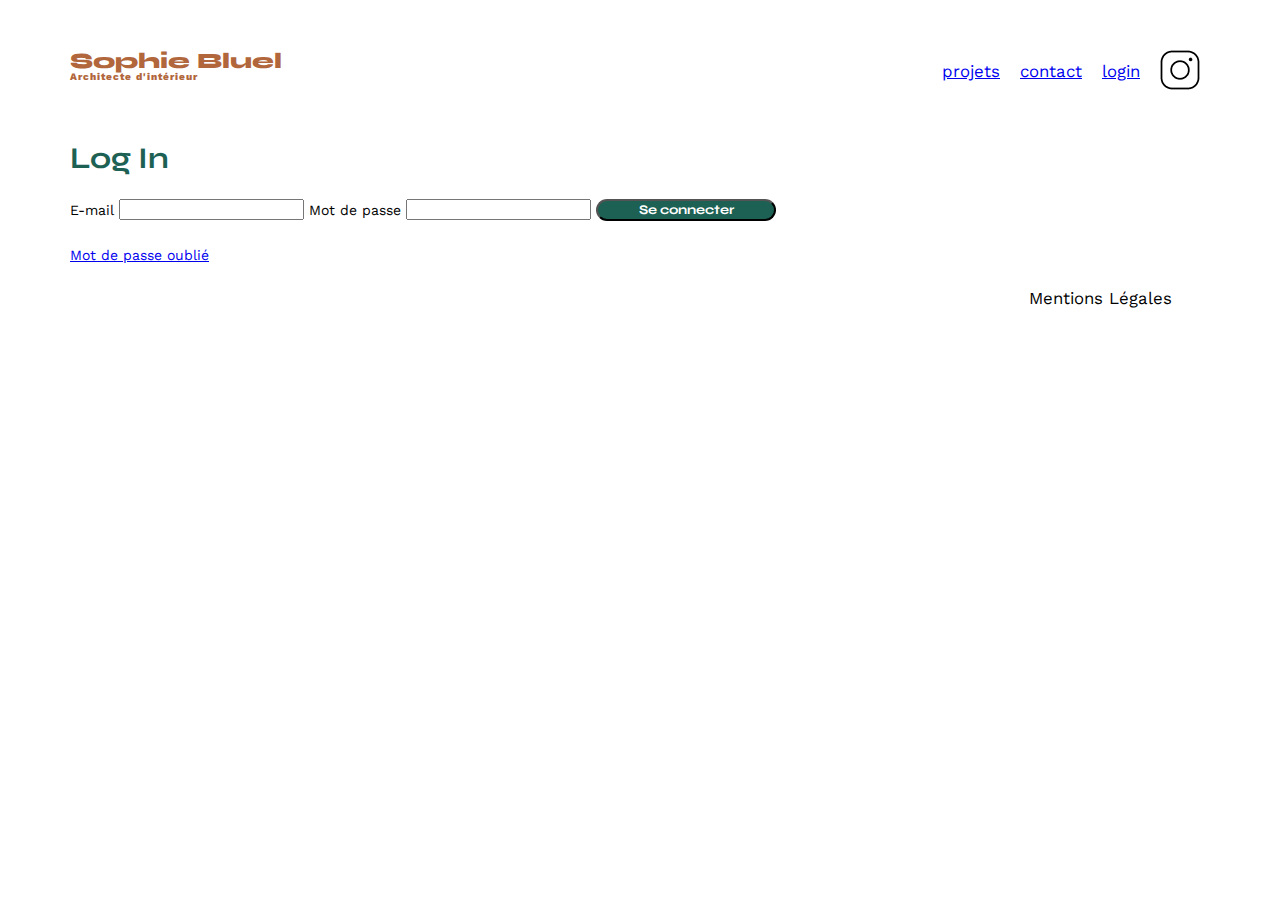
==== FrontEnd/login.html @ 1d9e9274 "Create login HTML file" ====
<!DOCTYPE html>
<html lang="fr">
<head>
	<meta charset="UTF-8">
	<title>Sophie Bluel - Architecte d'intérieur</title>
	<meta name="viewport" content="width=device-width, initial-scale=1.0">
	<link rel="preconnect" href="https://fonts.googleapis.com">
	<link rel="preconnect" href="https://fonts.gstatic.com" crossorigin>
	<link href="https://fonts.googleapis.com/css2?family=Syne:wght@700;800&family=Work+Sans&display=swap" rel="stylesheet">
	<meta name="description" content="">
	<link rel="stylesheet" href="./assets/style.css">
</head>
<body>
    <div class="container footerBottom">
        <header>
            <h1>Sophie Bluel <span>Architecte d'intérieur</span></h1>
            <nav>
                <ul class="navLinks">
                    <li><a href="index.html">projets</a></li>
                    <li><a href="#">contact</a></li>
                    <li><a href="login.html">login</a></li>
                    <li><img src="./assets/icons/instagram.png" alt="Instagram"></li>
                </ul>
            </nav>
        </header>
        <main id="logIn">
            <h2>Log In</h2>
            <form action="#" method="post">
				<label for="email">E-mail</label>
				<input type="email" name="email" id="email">
				<label for="password">Mot de passe</label>
				<input type="password" name="password" id="password">
				<input type="submit" value="Se connecter">
			</form>
            <a href="#" class="passwordLost">Mot de passe oublié</a>
        </main>
    </div>
    <footer>
        <nav>
            <ul>
                <li>Mentions Légales</li>
            </ul>
        </nav>
    </footer>
<script src="./assets/js/currentPage.js"></script>
</body>
</html>
---- FrontEnd/assets/style.css ----
/* http://meyerweb.com/eric/tools/css/reset/
   v2.0 | 20110126
   License: none (public domain)
*/

html, body, div, span, applet, object, iframe,
h1, h2, h3, h4, h5, h6, p, blockquote, pre,
a, abbr, acronym, address, big, cite, code,
del, dfn, em, img, ins, kbd, q, s, samp,
small, strike, strong, sub, sup, tt, var,
b, u, i, center,
dl, dt, dd, ol, ul, li,
fieldset, form, label, legend,
table, caption, tbody, tfoot, thead, tr, th, td,
article, aside, canvas, details, embed,
figure, figcaption, footer, header, hgroup,
menu, nav, output, ruby, section, summary,
time, mark, audio, video {
	margin: 0;
	padding: 0;
	border: 0;
	font-size: 100%;
	font: inherit;
	vertical-align: baseline;
}
/* HTML5 display-role reset for older browsers */
article, aside, details, figcaption, figure,
footer, header, hgroup, menu, nav, section {
	display: block;
}
body {
	line-height: 1;
}
ol, ul {
	list-style: none;
}
blockquote, q {
	quotes: none;
}
blockquote:before, blockquote:after,
q:before, q:after {
	content: '';
	content: none;
}
table {
	border-collapse: collapse;
	border-spacing: 0;
}
/** end reset css**/
body {
	max-width: 1140px;
	margin:auto;
	font-family: 'Work Sans' ;
	font-size: 14px;
}
header {
	display: flex;
	justify-content: space-between;
	margin: 50px 0
}
section {
	margin: 50px 0
}

h1{
	display: flex;
	flex-direction: column;
	font-family: 'Syne';
	font-size: 22px;
	font-weight: 800;
	color: #B1663C
}

h1 > span {
	font-family: 'Work Sans';
	font-size:10px;
	letter-spacing: 0.1em;
;
}

h2{
	font-family: 'Syne';
	font-weight: 700;
	font-size: 30px;
	color: #1D6154
}
nav ul {
	display: flex;
	align-items: center;
	list-style-type: none;

}
nav li {
	padding: 0 10px;
	font-size: 1.2em;
}

li:hover {
	color: #B1663C;
}
#introduction {
	display: flex;
	align-items: center;
}
#introduction figure {
	flex: 1
}
#introduction img {
	display: block;
	margin: auto;
	width: 80%;
}

#introduction article {
	flex: 1
}
#introduction h2 {
	margin-bottom: 1em;
}

#introduction p {
	margin-bottom: 0.5em;
}

#filtersContainer {
	display: flex;
	gap: 10px;
	justify-content: center;
}
.filters {
	font-size: 16px;
	font-weight: 700;
	color: #1D6154;
	border: 1px solid #1D6154;
	border-radius: 60px;
	padding: 10px 20px;
	margin-top: 21px;
	margin-bottom: 51px;
	cursor: pointer;
}
.filterActive {
	background-color: #1D6154;
	color: #FFFFFF;
}

#portfolio h2 {
	text-align: center;
	margin-bottom: 1em;
}
.gallery {
	width: 100%;
	display: grid;
	grid-template-columns: 1fr 1fr 1fr;
	grid-column-gap: 20px;
	grid-row-gap: 20px;
}

.gallery img {
	width: 100%;

}
#contact {
	width: 50%;
margin: auto;
}
#contact > * {
	text-align: center;

}
#contact h2{
	margin-bottom: 20px;
}
#contact form {
	text-align: left;
	margin-top:30px;
	display: flex;
	flex-direction: column;
}

#contact input {
	height: 50px;
	font-size: 1.2em;
	border: none;
	box-shadow: 0px 4px 14px rgba(0, 0, 0, 0.09);
}
#contact label {
	margin: 2em 0 1em 0;
}
#contact textarea {
	border: none;
	box-shadow: 0px 4px 14px rgba(0, 0, 0, 0.09);
}

input[type="submit"]{
	font-family: 'Syne';
	font-weight: 700;
	color: white;
	background-color: #1D6154;
	margin : 2em auto ;
	width: 180px;
	text-align: center;
	border-radius: 60px ;
}

footer nav ul {
	display: flex;
	justify-content: flex-end;
	margin: 2em
}
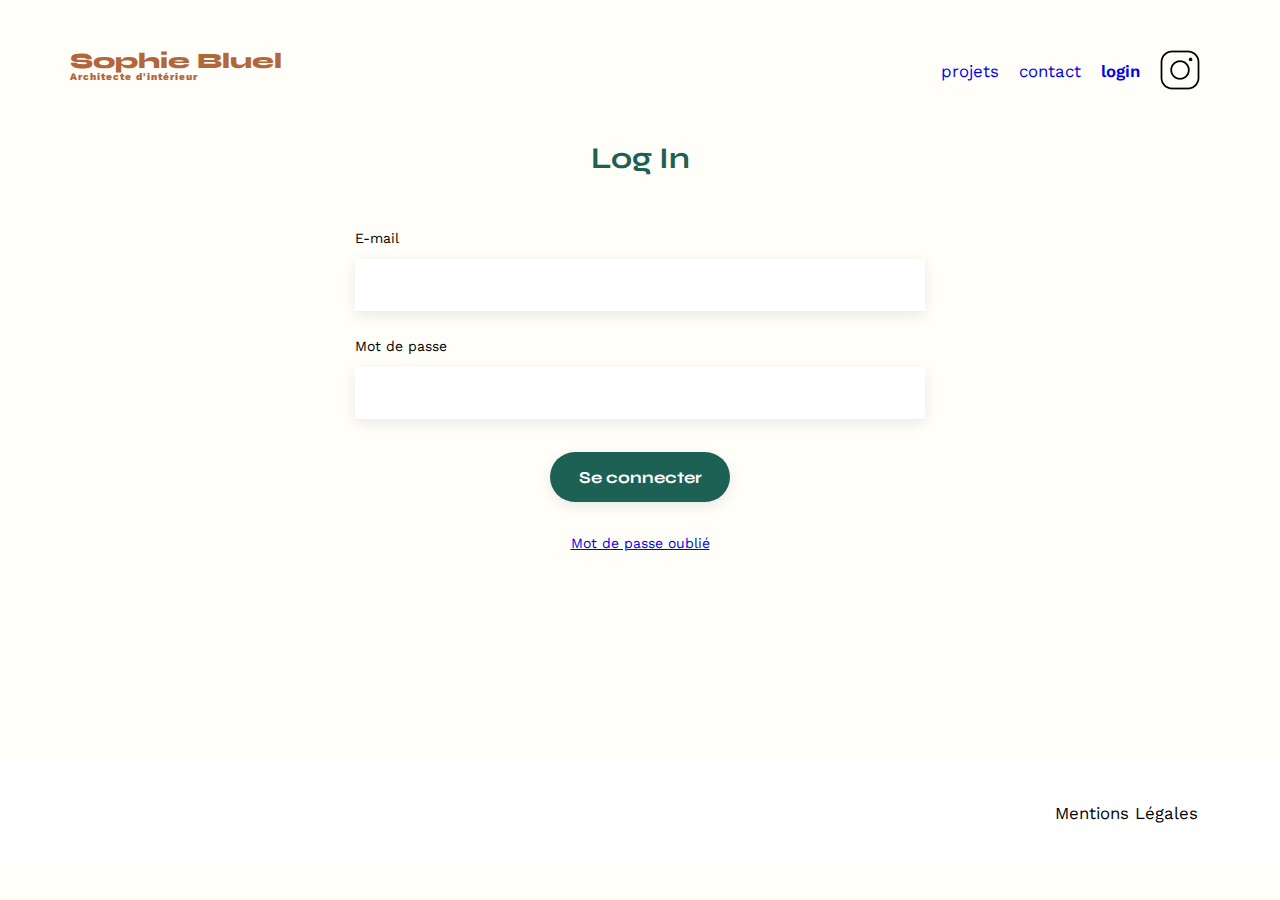
==== commit 4af8dcb6: "Add required to form fields" ====
--- a/FrontEnd/login.html
+++ b/FrontEnd/login.html
@@ -27,9 +27,9 @@
             <h2>Log In</h2>
             <form action="#" method="post">
 				<label for="email">E-mail</label>
-				<input type="email" name="email" id="email">
+				<input type="email" name="email" id="email" required>
 				<label for="password">Mot de passe</label>
-				<input type="password" name="password" id="password">
+				<input type="password" name="password" id="password" required>
 				<input type="submit" value="Se connecter">
 			</form>
             <a href="#" class="passwordLost">Mot de passe oublié</a>
@@ -43,6 +43,7 @@
         </nav>
     </footer>
 <script src="./assets/js/currentPage.js"></script>
+<script src="./assets/js/login.js"></script>
 </body>
 </html>
     --- a/FrontEnd/assets/style.css
+++ b/FrontEnd/assets/style.css
@@ -34,6 +34,9 @@
 ol, ul {
 	list-style: none;
 }
+a:visited {
+	color: #000000;
+}
 blockquote, q {
 	quotes: none;
 }
@@ -48,10 +51,16 @@
 }
 /** end reset css**/
 body {
-	max-width: 1140px;
-	margin:auto;
 	font-family: 'Work Sans' ;
 	font-size: 14px;
+	background-color: #FFFEF8;
+}
+.container {
+	max-width: 1140px;
+	margin: 0 auto;
+}
+.footerBottom {
+	height: 79vh;
 }
 header {
 	display: flex;
@@ -94,9 +103,17 @@
 	padding: 0 10px;
 	font-size: 1.2em;
 }
-
+nav a {
+	text-decoration: none;
+}
+nav a:hover {
+	color: #B1663C;
+}
 li:hover {
 	color: #B1663C;
+}
+.currentLink {
+    font-weight: 600;
 }
 #introduction {
 	display: flex;
@@ -191,6 +208,28 @@
 	box-shadow: 0px 4px 14px rgba(0, 0, 0, 0.09);
 }
 
+#logIn {
+	width: 50%;
+	margin: auto;
+	text-align: center;
+}
+#logIn form {
+	text-align: left;
+	margin-top:30px;
+	display: flex;
+	flex-direction: column;
+}
+#logIn input {
+	height: 50px;
+	font-size: 1.2em;
+	border: none;
+	box-shadow: 0px 4px 14px rgba(0, 0, 0, 0.09);
+}
+#logIn label {
+	margin: 2em 0 1em 0;
+}
+
+
 input[type="submit"]{
 	font-family: 'Syne';
 	font-weight: 700;
@@ -202,9 +241,13 @@
 	border-radius: 60px ;
 }
 
+footer {
+	background-color: #FFFFFF;
+}
+
 footer nav ul {
 	display: flex;
 	justify-content: flex-end;
-	margin: 2em
-}
-
+	margin-right: 2em;
+	padding: 44px;
+}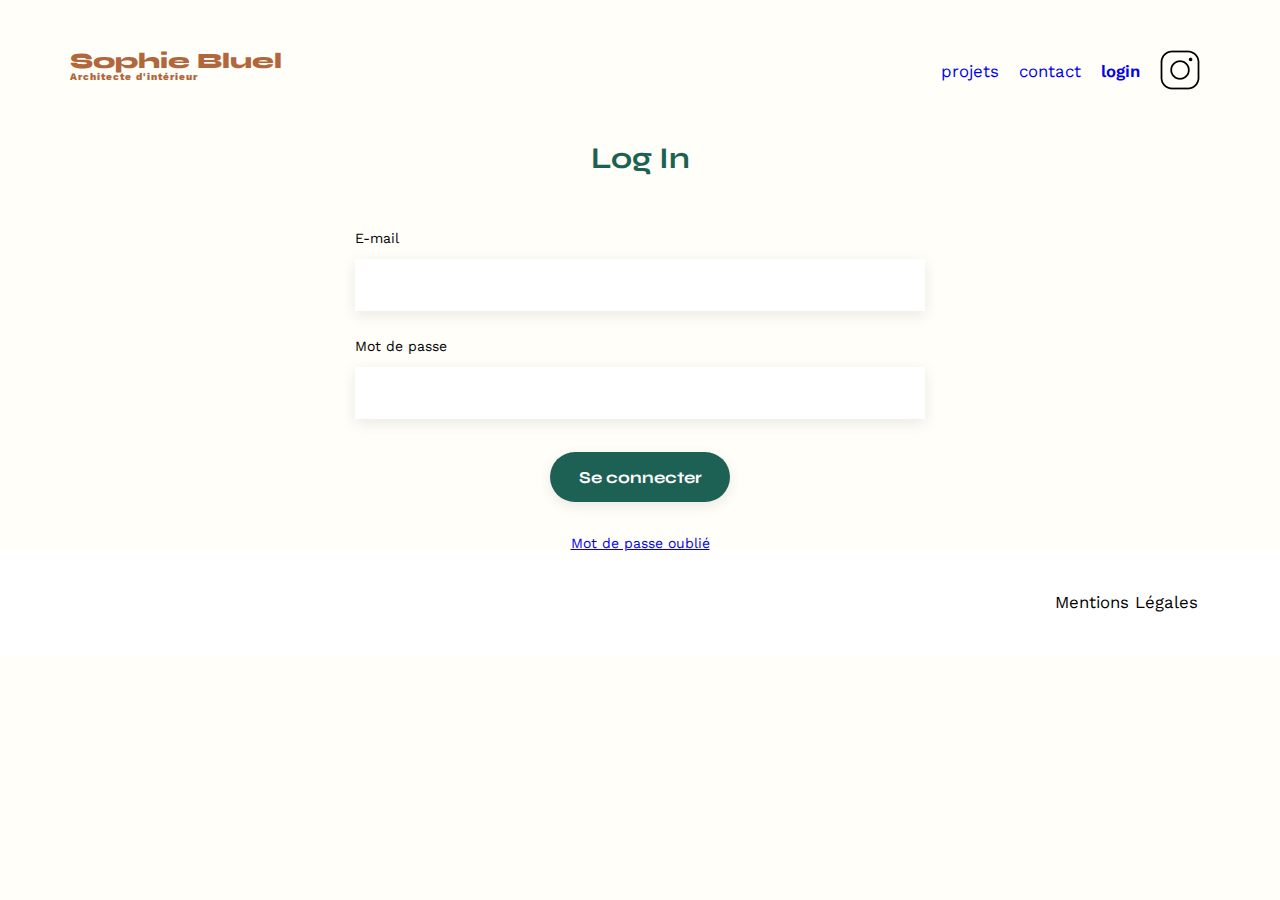
==== commit 01ffba27: "Delete class footerBottom from div container" ====
--- a/FrontEnd/login.html
+++ b/FrontEnd/login.html
@@ -11,7 +11,7 @@
 	<link rel="stylesheet" href="./assets/style.css">
 </head>
 <body>
-    <div class="container footerBottom">
+    <div class="container">
         <header>
             <h1>Sophie Bluel <span>Architecte d'intérieur</span></h1>
             <nav>
@@ -30,7 +30,7 @@
 				<input type="email" name="email" id="email" required>
 				<label for="password">Mot de passe</label>
 				<input type="password" name="password" id="password" required>
-				<input type="submit" value="Se connecter">
+				<input type="submit" value="Se connecter" id="sendForm">
 			</form>
             <a href="#" class="passwordLost">Mot de passe oublié</a>
         </main>
--- a/FrontEnd/assets/style.css
+++ b/FrontEnd/assets/style.css
@@ -139,6 +139,233 @@
 	margin-bottom: 0.5em;
 }
 
+.cursorPointer {
+	cursor: pointer;
+}
+
+.projects {
+	display: flex;
+	justify-content: center;
+	gap: 20px;
+	margin-bottom: 1em;
+}
+
+#portfolio h2 {
+	text-align: center;
+}
+
+.modifyWorks {
+	align-self: center;
+}
+.fa-pen-to-square {
+	font-size: 20px;
+	margin-right: 10px;
+}
+.modifyLink {
+	text-decoration: none;
+	color: #000000;
+	vertical-align: text-top;
+}
+.flexCenter {
+	justify-content: center;
+	align-items: center;
+}
+#openModalButton {
+	border: none;
+	background: none;
+	display: none;
+}
+.modal {
+	display: none;
+	position: fixed;
+	top: 0;
+	left: 0;
+	width: 100%;
+	height: 100%;
+	background: rgba(0, 0, 0, 0.3);
+	margin: 0 auto;
+}
+.modalGallery, .modalAddWork {
+	border: 1px black solid;
+	background-color: #FFFFFF;
+	border-radius: 10px;
+	width: 630px;
+	position: relative;
+	max-width: calc(100vw - 100px);
+	max-height: calc(100vh - 100px);
+	overflow: auto;
+}
+.modalAddWork {
+	display: none;
+
+}
+
+.icons {
+	display: flex;
+	justify-content: space-between;
+}
+.fa-arrow-left {
+	font-size: 20px;
+	margin: 30px 0 0 30px;
+}
+.fa-xmark {
+	font-size: 20px;
+	margin: 30px 35px;
+	position: absolute;
+	right: 0;
+}
+.modalGallery h3,
+.modalAddWork h3 {
+	font-size: 26px;
+	text-align: center;
+	margin-top: 16px;
+	margin-bottom: 46px;
+}
+.modalGallery h3 {
+	margin-top: 60px;
+}
+.galleryContainer {
+	margin: 0 105px;
+	display: grid;
+	justify-content:center;
+	grid-template-columns: repeat(auto-fit, minmax(75px, max-content));
+	grid-gap: 7px 10px;
+}
+.galleryContainer figure {
+	position: relative;
+}
+.galleryContainer img {
+	width: 100%;
+}
+.trashContainer {
+	z-index: 1;
+	position: absolute;
+	top: 6px;
+	right: 6px;
+}
+.fa-trash-can,
+.fa-arrows-up-down-left-right {
+	font-size: 10px;
+	background-color: #000000;
+	color: #FFFFFF;
+	padding: 3px;
+	line-height: normal;
+	border-radius: 2px;
+}
+hr {
+	width: 67%;
+	margin-top: 47px;
+}
+.flexColumn {
+	display: flex;
+	flex-direction: column;
+	text-align: center;
+}
+#addWorkButton {
+	font-family: 'Syne';
+	font-weight: 700;
+	color: white;
+	background-color: #1D6154;
+	margin: 38px auto 0 auto;
+	width: 237px;
+	border-radius: 60px;
+	height: 36px;
+	border: none;
+}
+#deleteWorkButton {
+	font-family: 'Syne';
+	font-weight: 700;
+	color: #D65353;
+	margin-top: 23px;
+	margin-bottom: 48px;
+	border: none;
+	background: none;
+}
+
+.imgContainer {
+	background: #E8F1F6;
+	width: 65%;
+	height: 169px;
+	border-radius: 3px;
+	text-align: center;
+	margin: 0 auto 10px auto;
+	position: relative;
+	padding-bottom: 11px;
+}
+.imgContainer .fa-image {
+	display: block;
+	color: #B9C5CC;
+	font-size: 60px;
+	padding-top: 25px;
+	margin-bottom: 20px;
+}
+.imgContainer label {
+	display: inline-block;
+	font-family: 'Syne';
+	color: #306685;
+	background-color: #CBD6DC;
+	padding: 10px 33px;
+	border-radius: 50px;
+	font-weight: 500;
+}
+#addImgButton {
+	display: none;
+}
+#imgPreview {
+	width: 129px;
+	height: 180px;
+	object-fit: cover;
+	position: absolute;
+	top: 0;
+	margin-left: auto;
+	margin-right: auto;
+	left: 0;
+	right: 0;
+	visibility: hidden;
+}
+.imgContainer p {
+	margin-top: 7px;
+	font-size: 12px;
+}
+.imgErrorMessage {
+	color: #ff0000;
+	position: relative;
+	top: 5px;
+	font-size: 13px;
+}
+
+.info {
+	margin: 0 auto 47px auto;
+	width: 65%;
+}
+.info label {
+	text-align: left;
+	margin-top: 20px;
+	margin-bottom: 10px;
+}
+.titleErrorMessage {
+	color: #ff0000;
+	font-size: 13px;
+	text-align: left;
+	margin-top: 5px;
+}
+.inputError {
+	background: #fff0f4;
+	border: 2px #ff0000 solid;
+}
+.info input, .info select {
+	height: 50px;
+}
+#submitWork {
+	width: 240px;
+	height: 36px;
+	border: none;
+	margin-top: 32px;
+	margin-bottom: 55px;
+	display: flex;
+	justify-content: center;
+}
+
 #filtersContainer {
 	display: flex;
 	gap: 10px;
@@ -160,10 +387,6 @@
 	color: #FFFFFF;
 }
 
-#portfolio h2 {
-	text-align: center;
-	margin-bottom: 1em;
-}
 .gallery {
 	width: 100%;
 	display: grid;
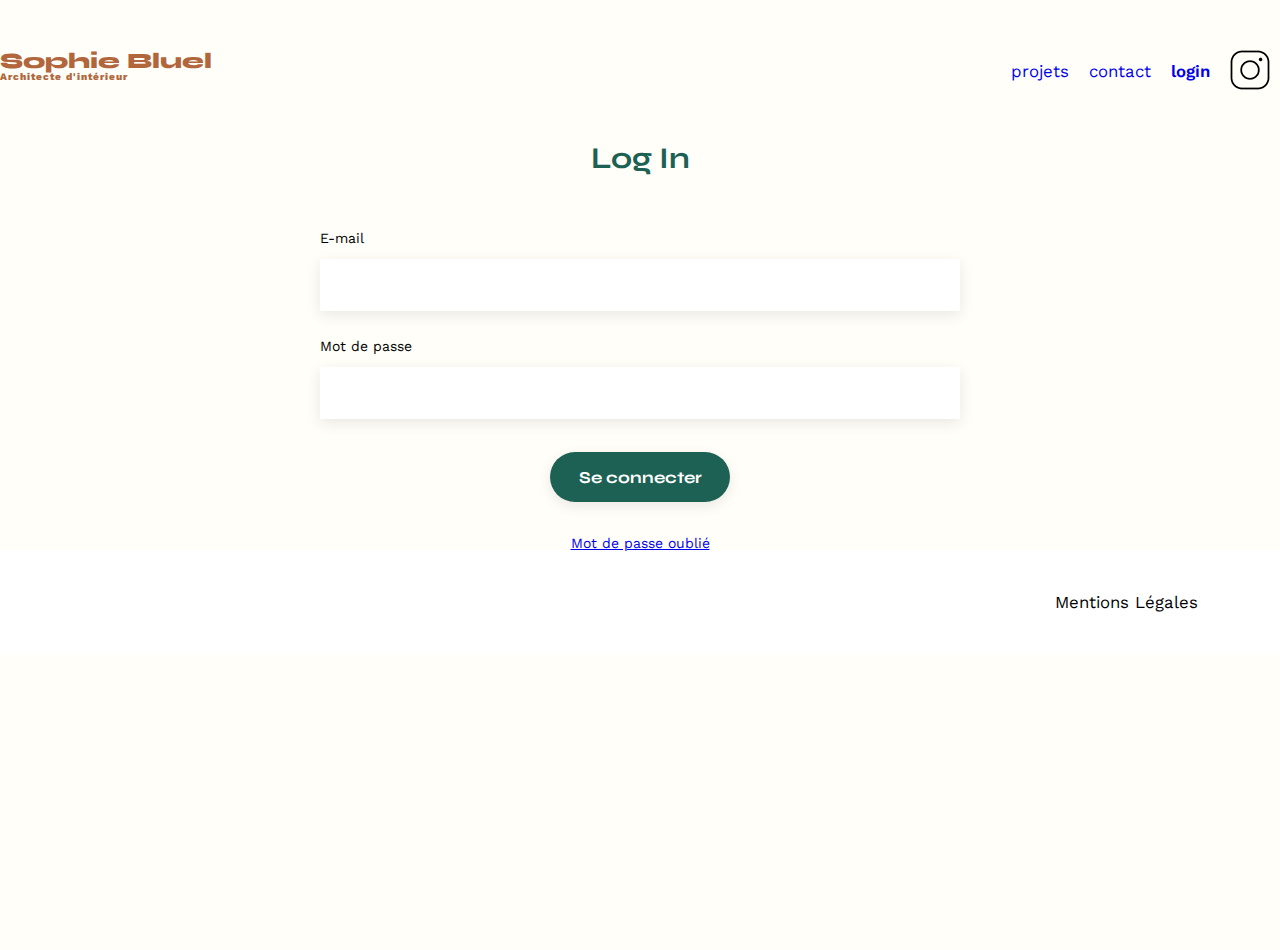
==== commit 508ed474: "Change class name of div container so the one in index doesn't get its css rules" ====
--- a/FrontEnd/login.html
+++ b/FrontEnd/login.html
@@ -11,7 +11,7 @@
 	<link rel="stylesheet" href="./assets/style.css">
 </head>
 <body>
-    <div class="container">
+    <div class="bodyContainer">
         <header>
             <h1>Sophie Bluel <span>Architecte d'intérieur</span></h1>
             <nav>
--- a/FrontEnd/assets/style.css
+++ b/FrontEnd/assets/style.css
@@ -50,6 +50,10 @@
 	border-spacing: 0;
 }
 /** end reset css**/
+html, body, .container {
+	height: 100%;
+}
+
 body {
 	font-family: 'Work Sans' ;
 	font-size: 14px;
@@ -58,9 +62,6 @@
 .container {
 	max-width: 1140px;
 	margin: 0 auto;
-}
-.footerBottom {
-	height: 79vh;
 }
 header {
 	display: flex;
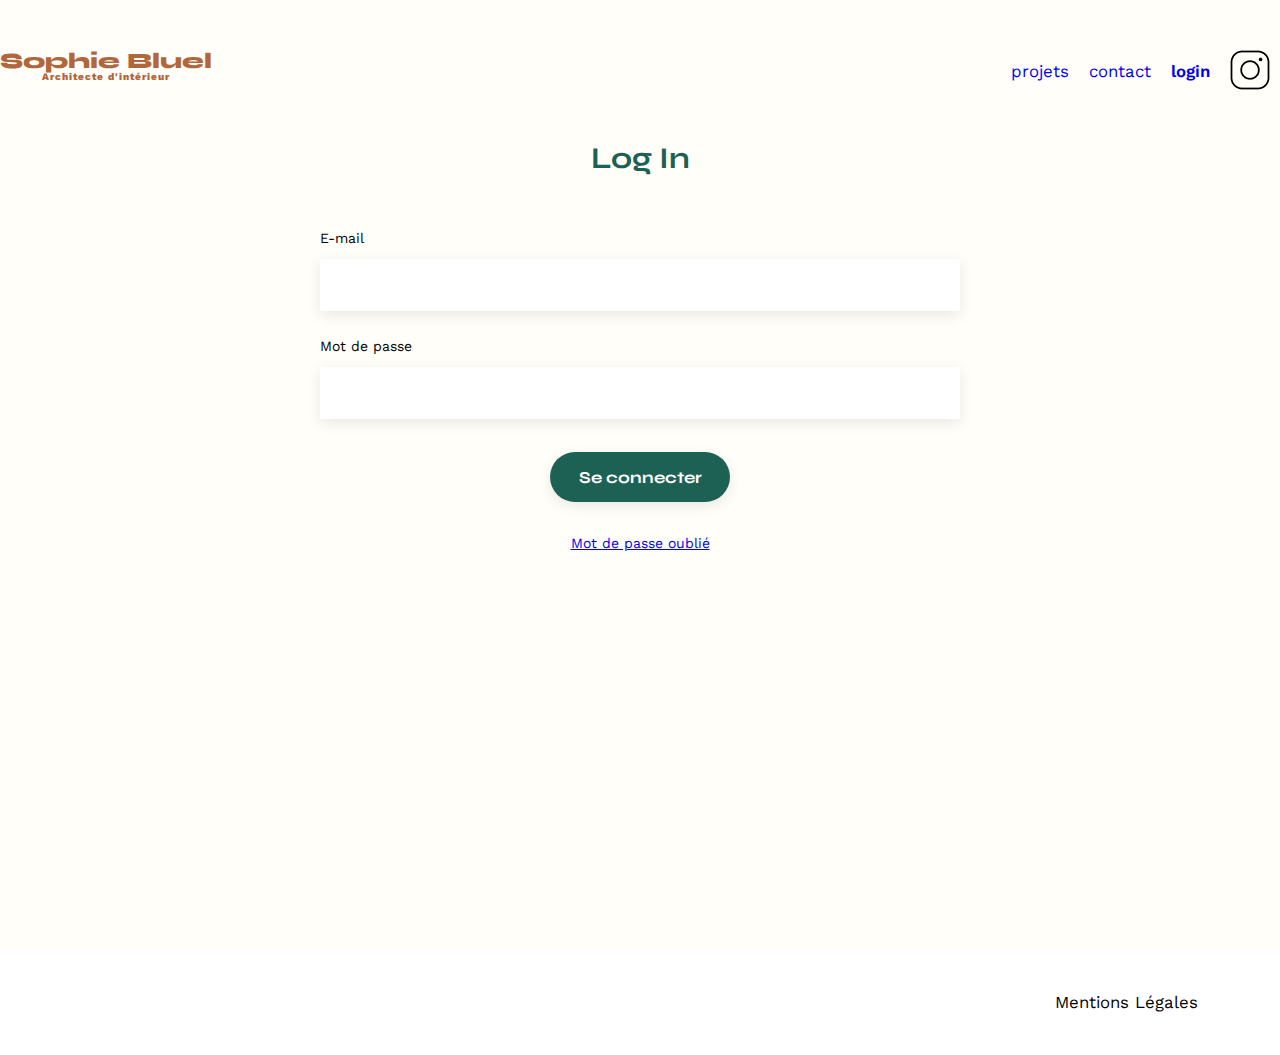
==== commit b79adf02: "Add class to use flex in title" ====
--- a/FrontEnd/login.html
+++ b/FrontEnd/login.html
@@ -13,7 +13,7 @@
 <body>
     <div class="bodyContainer">
         <header>
-            <h1>Sophie Bluel <span>Architecte d'intérieur</span></h1>
+            <h1 class="flexColumn">Sophie Bluel <span>Architecte d'intérieur</span></h1>
             <nav>
                 <ul class="navLinks">
                     <li><a href="index.html">projets</a></li>
--- a/FrontEnd/assets/style.css
+++ b/FrontEnd/assets/style.css
@@ -50,7 +50,7 @@
 	border-spacing: 0;
 }
 /** end reset css**/
-html, body, .container {
+html, body, .bodyContainer {
 	height: 100%;
 }
 
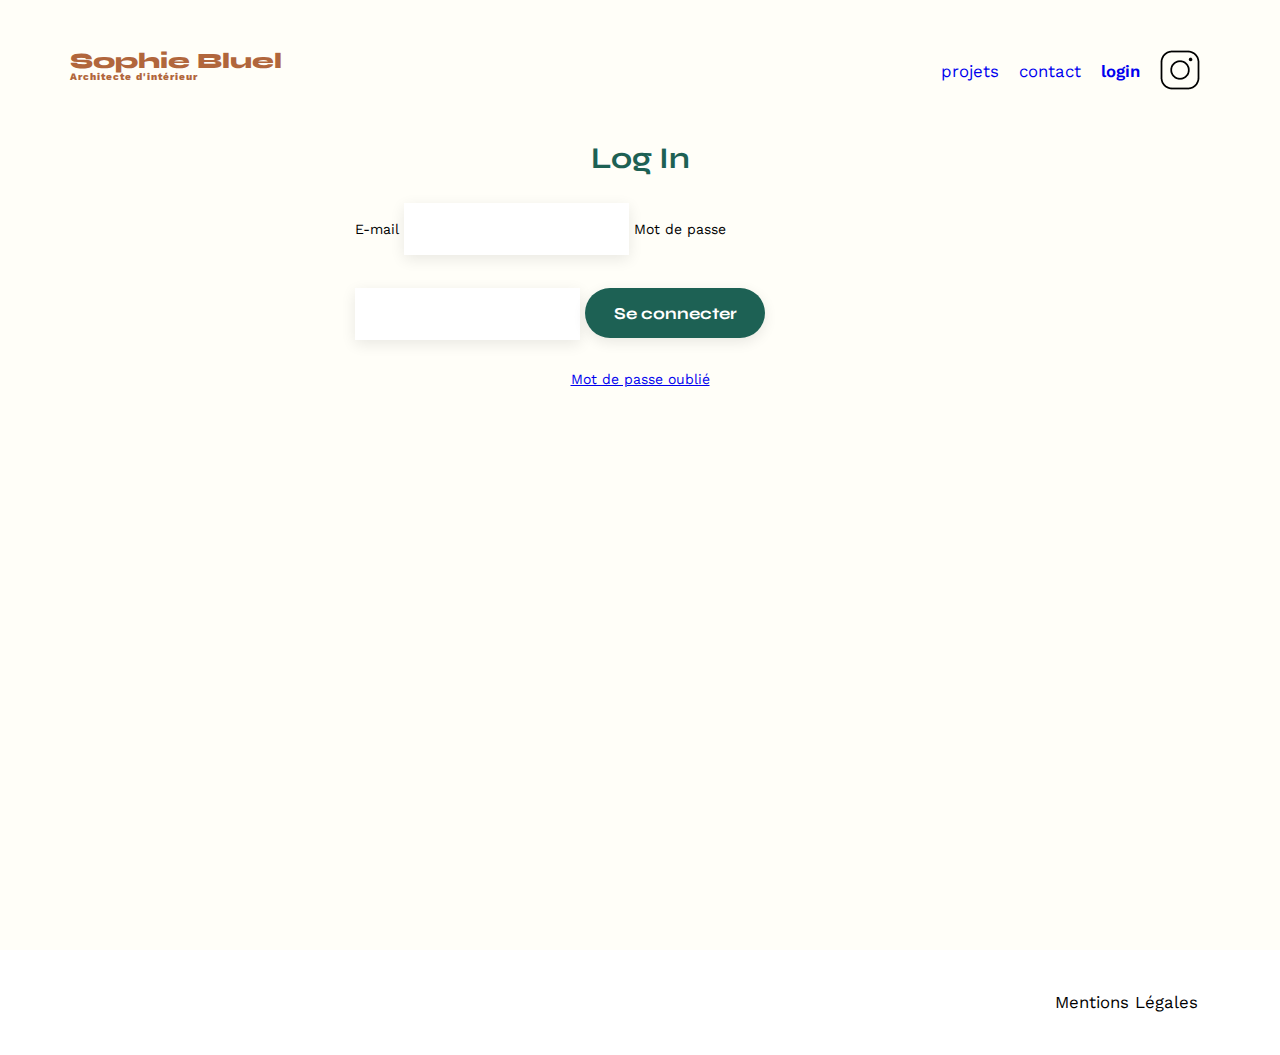
==== commit a9a42253: "Add class container to have its rules" ====
--- a/FrontEnd/login.html
+++ b/FrontEnd/login.html
@@ -11,7 +11,7 @@
 	<link rel="stylesheet" href="./assets/style.css">
 </head>
 <body>
-    <div class="bodyContainer">
+    <div class="container bodyContainer">
         <header>
             <h1 class="flexColumn">Sophie Bluel <span>Architecte d'intérieur</span></h1>
             <nav>
--- a/FrontEnd/assets/style.css
+++ b/FrontEnd/assets/style.css
@@ -73,8 +73,6 @@
 }
 
 h1{
-	display: flex;
-	flex-direction: column;
 	font-family: 'Syne';
 	font-size: 22px;
 	font-weight: 800;
@@ -260,6 +258,8 @@
 .flexColumn {
 	display: flex;
 	flex-direction: column;
+}
+.textCenter {
 	text-align: center;
 }
 #addWorkButton {
@@ -414,8 +414,6 @@
 #contact form {
 	text-align: left;
 	margin-top:30px;
-	display: flex;
-	flex-direction: column;
 }
 
 #contact input {
@@ -440,8 +438,10 @@
 #logIn form {
 	text-align: left;
 	margin-top:30px;
-	display: flex;
-	flex-direction: column;
+	align-items: center;
+}
+#emailContainer, #passwordContainer {
+	width: 70%;
 }
 #logIn input {
 	height: 50px;
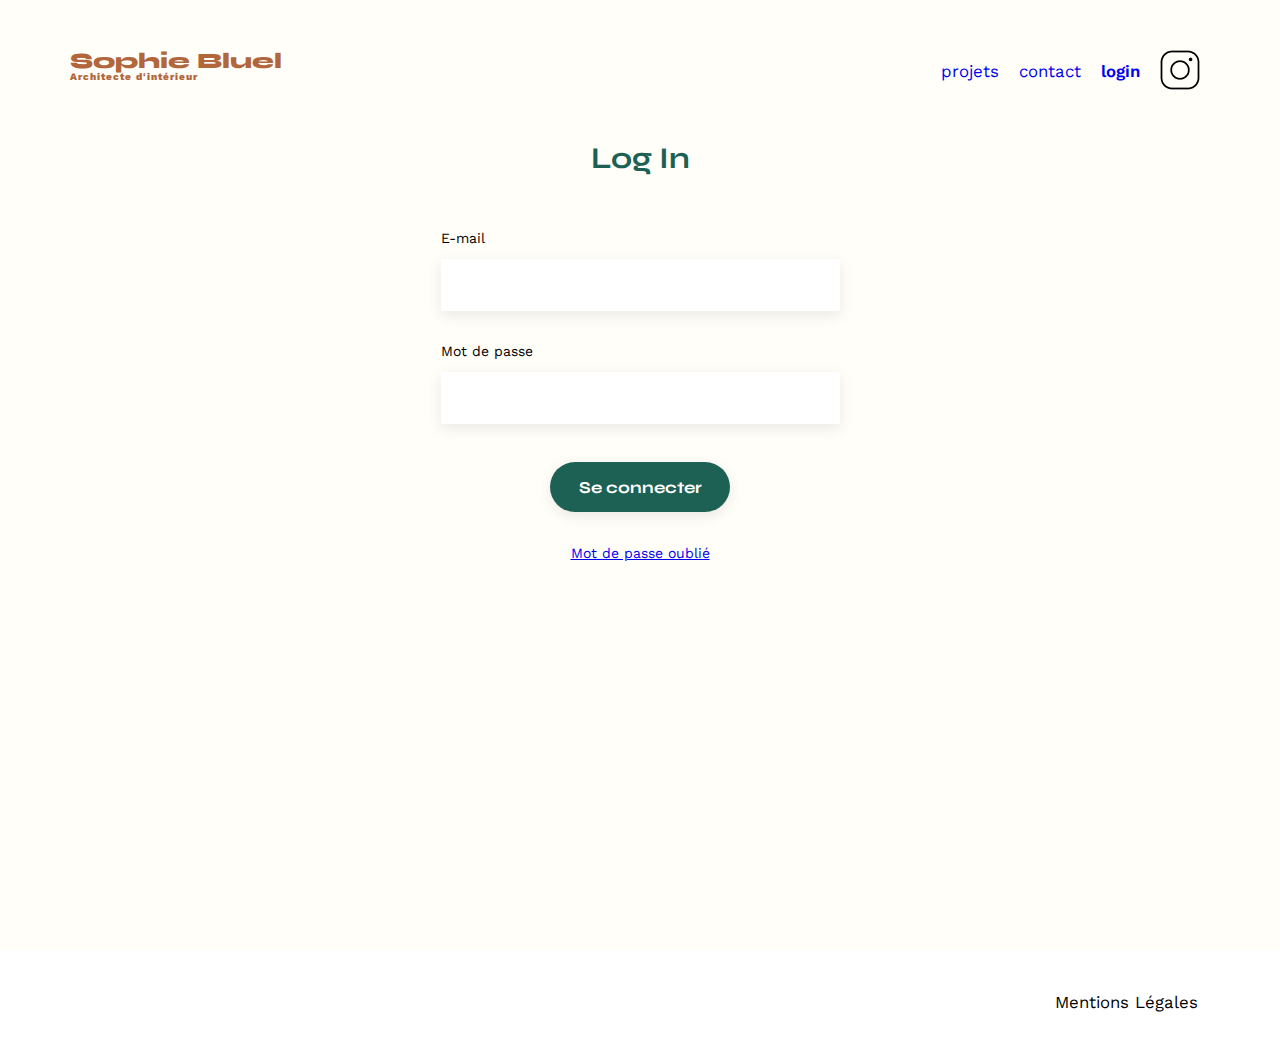
==== commit c9899c19: "Create two divs surrounding email and password" ====
--- a/FrontEnd/login.html
+++ b/FrontEnd/login.html
@@ -25,12 +25,16 @@
         </header>
         <main id="logIn">
             <h2>Log In</h2>
-            <form action="#" method="post">
-				<label for="email">E-mail</label>
-				<input type="email" name="email" id="email" required>
-				<label for="password">Mot de passe</label>
-				<input type="password" name="password" id="password" required>
-				<input type="submit" value="Se connecter" id="sendForm">
+            <form class="flexColumn" action="#" method="post">
+				<div id="emailContainer" class="flexColumn">
+                    <label for="email">E-mail</label>
+				    <input type="email" name="email" id="email" required>
+				</div>
+                <div id="passwordContainer" class="flexColumn">
+                    <label for="password">Mot de passe</label>
+                    <input type="password" name="password" id="password" required>
+                </div>
+                <input type="submit" value="Se connecter" id="sendForm">
 			</form>
             <a href="#" class="passwordLost">Mot de passe oublié</a>
         </main>
